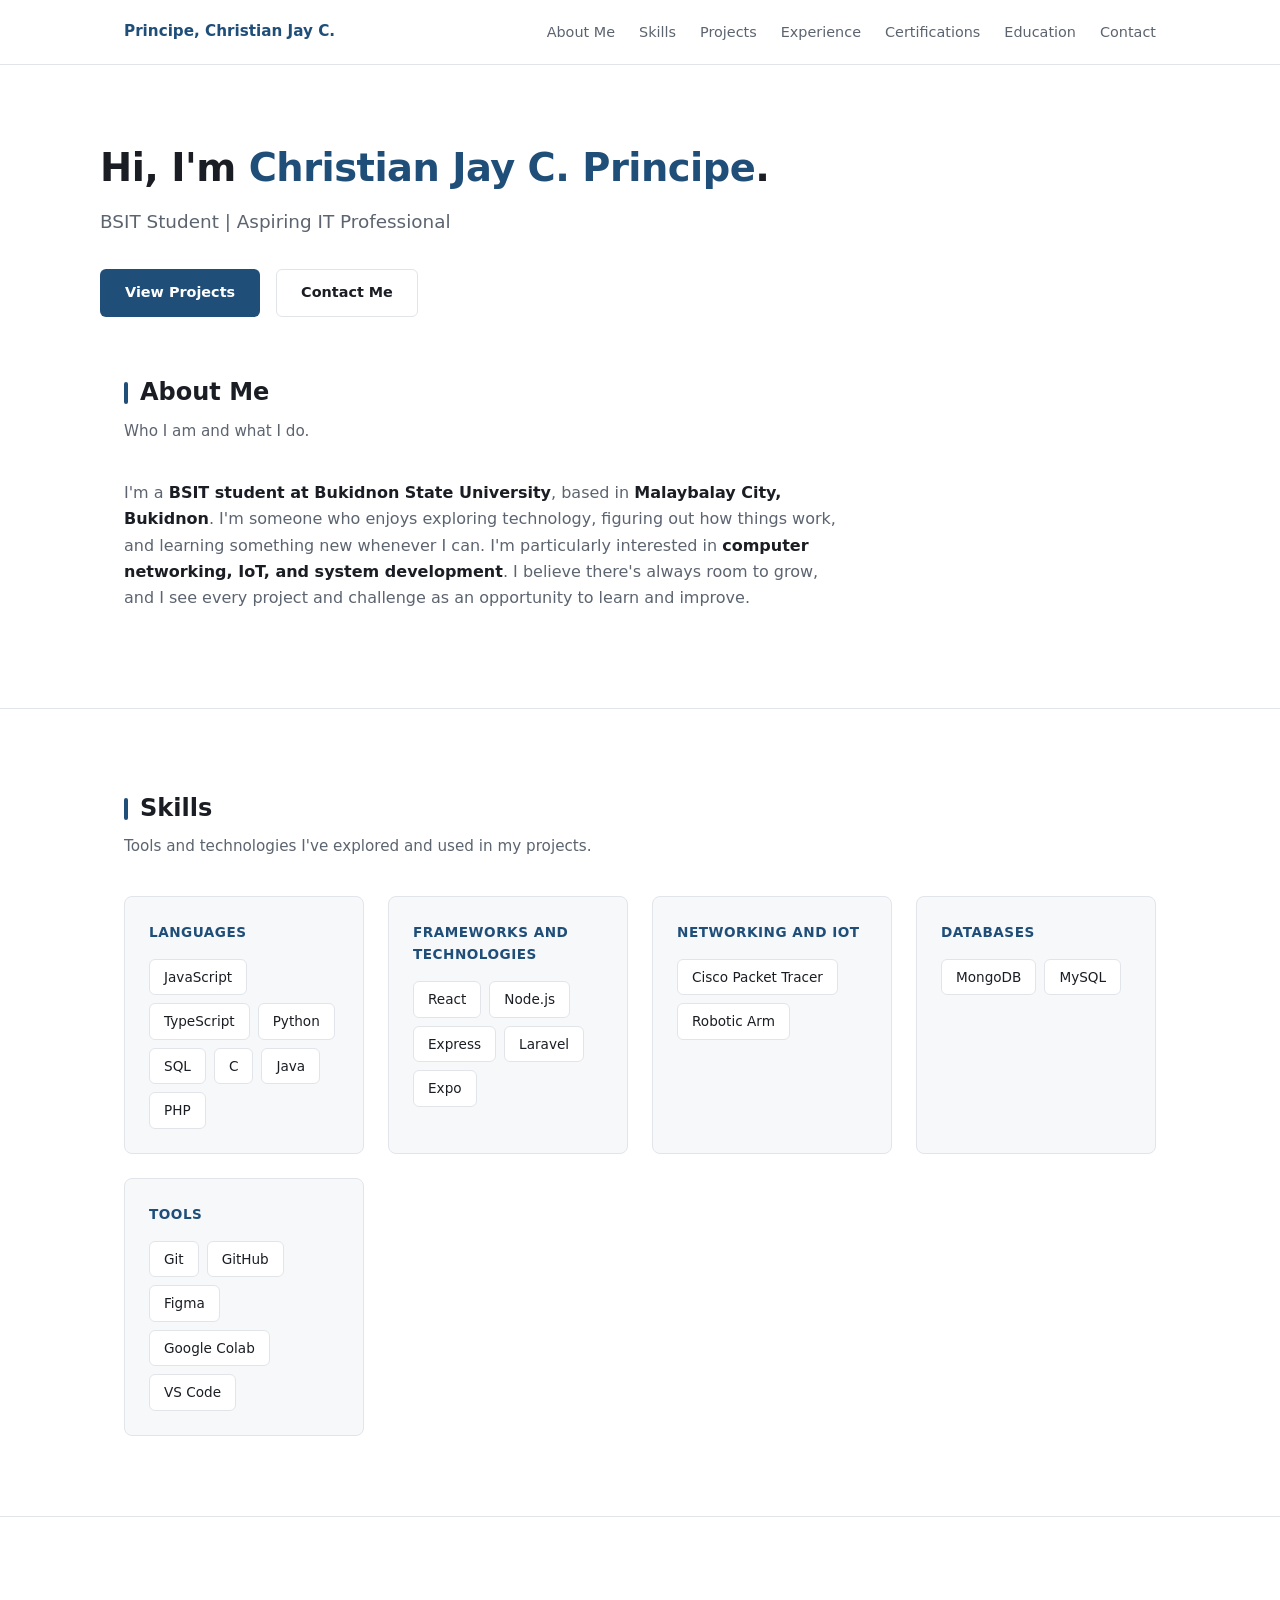
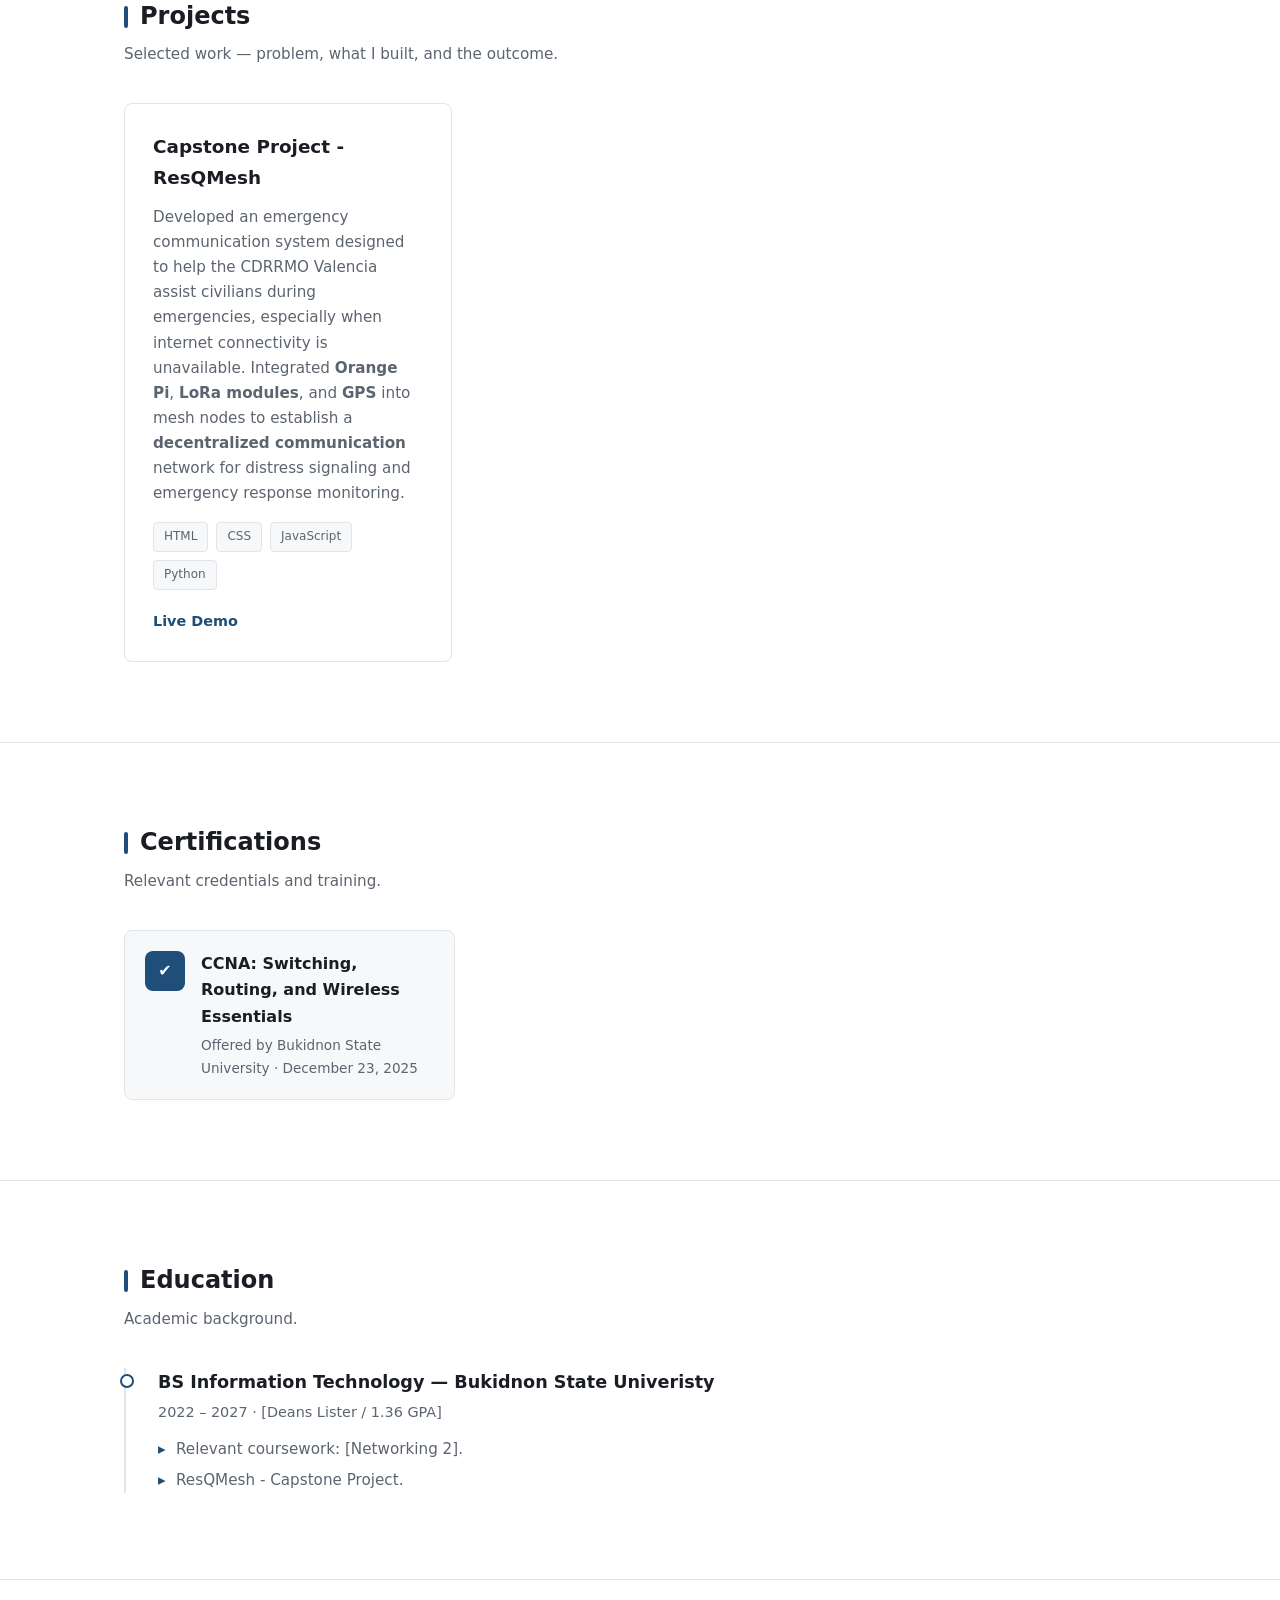
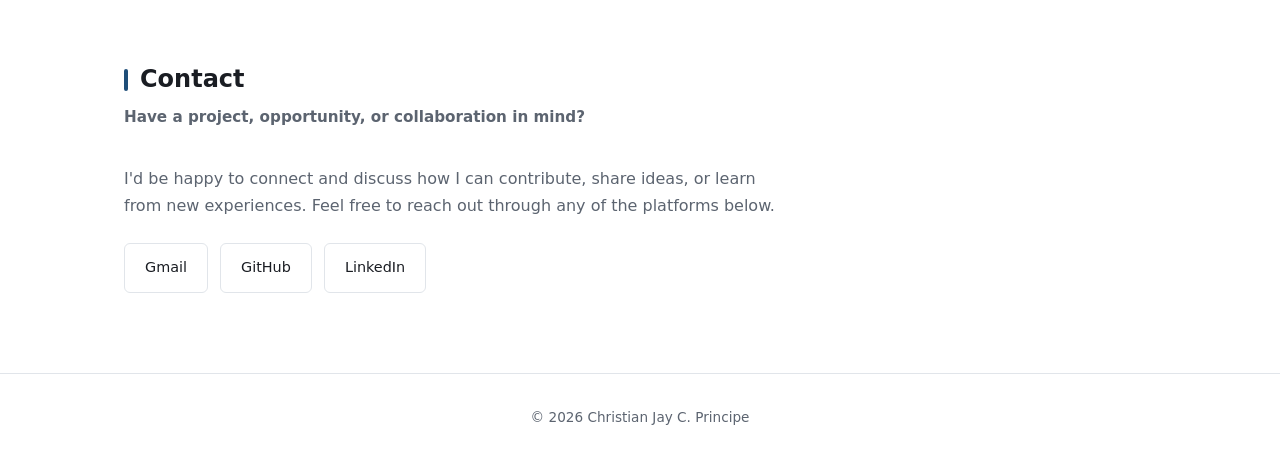
==== index.html @ e6491b3f "first commit" ====
<!DOCTYPE html>
<html lang="en">
<head>
  <meta charset="UTF-8">
  <meta name="viewport" content="width=device-width, initial-scale=1.0">
  <title>Christian Jay C. Principe — Portfolio</title>
  <link rel="stylesheet" href="styles.css">
</head>
<body>

  <header class="nav">
    <div class="container">
      <a class="brand" href="#top"><span>Principe, Christian Jay C.</span></a>
      <button class="nav-toggle" id="navToggle">☰</button>
      <ul class="nav-links" id="navLinks">
        <li><a href="#about">About Me</a></li>
        <li><a href="#skills">Skills</a></li>
        <li><a href="#projects">Projects</a></li>
        <li><a href="#experience">Experience</a></li>
        <li><a href="#certifications">Certifications</a></li>
        <li><a href="#education">Education</a></li>
        <li><a href="#contact">Contact</a></li>
      </ul>
    </div>
  </header>

  <main id="top">
    <section id="about" class="container">
      <h1>Hi, I'm <span>Christian Jay C. Principe</span>.</h1>
      <p class="role">BSIT Student | Aspiring IT Professional</p>
      <div class="buttons">
        <a href="#projects" class="btn btn-primary">View Projects</a>
        <a href="#contact" class="btn btn-ghost">Contact Me</a>
      </div>

      <div id="about-body"></div>
    </section>

    <div id="skills"></div>
    <div id="projects"></div>
    <!-- <div id="experience"></div> -->
    <div id="certifications"></div>
    <div id="education"></div>
    <div id="contact"></div>
  </main>

  <footer>
    <div class="container">© <span id="year"></span> Christian Jay C. Principe</div>
  </footer>

  <script src="script.js"></script>
</body>
</html>
---- styles.css ----
/* =====================
   THEME
   ===================== */
:root {
  --bg: #ffffff;
  --card: #f7f8fa;
  --text: #1a1d23;
  --muted: #5c6470;
  --accent: #1f4e79;
  --border: #e1e5ea;
  --radius: 8px;
  --max-width: 1080px;
}

* {
  margin: 0;
  padding: 0;
  box-sizing: border-box;
}

html {
  scroll-behavior: smooth;
  scroll-padding-top: 90px; /* Stops navbar from covering titles */
}

body {
  font-family: "Segoe UI", system-ui, -apple-system, sans-serif;
  background: var(--bg);
  color: var(--text);
  line-height: 1.65;
}

a {
  color: var(--accent);
  text-decoration: none;
}

a:hover {
  text-decoration: underline;
}

.container {
  max-width: var(--max-width);
  margin: 0 auto;
  padding: 0 24px;
}

/* =====================
   NAVBAR
   ===================== */
.nav {
  position: sticky;
  top: 0;
  z-index: 100;
  background: rgba(255, 255, 255, 0.95);
  backdrop-filter: blur(8px);
  border-bottom: 1px solid var(--border);
}

.nav .container {
  display: flex;
  justify-content: space-between;
  align-items: center;
  height: 64px;
}

.brand {
  font-weight: 700;
  font-size: 0.95rem;
  color: var(--text);
}

.brand span {
  color: var(--accent);
}

.nav-links {
  display: flex;
  gap: 24px;
  list-style: none;
}

.nav-links a {
  color: var(--muted);
  font-size: 0.9rem;
}

.nav-links a:hover {
  color: var(--accent);
  text-decoration: none;
}

.nav-toggle {
  display: none;
  background: none;
  border: 1px solid var(--border);
  color: var(--text);
  border-radius: 6px;
  padding: 6px 12px;
  cursor: pointer;
  font-size: 1rem;
}

/* =====================
   SECTIONS (SPACING FIX)
   ===================== */
/* This targets the divs injected by JS and gives them consistent spacing */
main > div {
  padding: 80px 0;
  border-top: 1px solid var(--border);
}

/* First section (About) doesn't need a top border */
#about {
  padding: 80px 0;
  border-top: none;
}

/* Remove section padding since the outer div handles it */
section {
  padding: 0;
  border-top: none;
}

.section-title {
  margin-bottom: 36px;
}

.section-title h2 {
  font-size: 1.5rem;
  color: var(--text);
  font-weight: 700;
  display: flex;
  align-items: center;
  gap: 12px;
}

.section-title h2::before {
  content: "";
  display: inline-block;
  width: 4px;
  height: 22px;
  background: var(--accent);
  border-radius: 2px;
}

.section-title p {
  color: var(--muted);
  margin-top: 6px;
  font-size: 0.95rem;
}

/* =====================
   ABOUT ME
   ===================== */
#about h1 {
  font-size: 2.4rem;
  line-height: 1.2;
  font-weight: 700;
  letter-spacing: -0.5px;
}

#about h1 span {
  color: var(--accent);
}

#about .role {
  color: var(--muted);
  font-size: 1.15rem;
  margin-top: 16px;
  max-width: 640px;
}

.buttons {
  display: flex;
  gap: 16px;
  margin-top: 32px;
}

.btn {
  display: inline-block;
  padding: 11px 24px;
  border-radius: 6px;
  font-weight: 600;
  font-size: 0.9rem;
  border: 1px solid transparent;
  transition: all 0.2s ease;
}

.btn:hover {
  text-decoration: none;
}

.btn-primary {
  background: var(--accent);
  color: #fff;
}

.btn-primary:hover {
  background: #17395a;
}

.btn-ghost {
  background: transparent;
  color: var(--text);
  border-color: var(--border);
}

.btn-ghost:hover {
  border-color: var(--accent);
  color: var(--accent);
}

#about-body {
  margin-top: 56px; /* Space between hero and bio */
}

.bio p {
  color: var(--muted);
  margin-bottom: 16px;
  max-width: 70ch;
}

.bio strong {
  color: var(--text);
}

/* =====================
   SKILLS
   ===================== */
.skills {
  display: grid;
  grid-template-columns: repeat(auto-fit, minmax(240px, 1fr));
  gap: 24px;
}

.skill-group {
  background: var(--card);
  border: 1px solid var(--border);
  border-radius: var(--radius);
  padding: 24px;
}

.skill-group h3 {
  font-size: 0.85rem;
  text-transform: uppercase;
  letter-spacing: 0.5px;
  color: var(--accent);
  margin-bottom: 16px;
  font-weight: 700;
}

.chips {
  display: flex;
  flex-wrap: wrap;
  gap: 8px;
}

.chip {
  background: #fff;
  border: 1px solid var(--border);
  color: var(--text);
  padding: 6px 14px;
  border-radius: 6px;
  font-size: 0.85rem;
}

/* =====================
   PROJECTS
   ===================== */
.projects {
  display: grid;
  grid-template-columns: repeat(auto-fill, minmax(300px, 1fr));
  gap: 24px;
}

.project {
  background: #fff;
  border: 1px solid var(--border);
  border-radius: var(--radius);
  padding: 28px;
  transition: all 0.2s ease;
}

.project:hover {
  border-color: var(--accent);
  box-shadow: 0 6px 20px rgba(31, 78, 121, 0.06);
}

.project h3 {
  font-size: 1.15rem;
  margin-bottom: 12px;
  color: var(--text);
  font-weight: 700;
}

.project p {
  color: var(--muted);
  font-size: 0.95rem;
  margin-bottom: 16px;
}

.project .result {
  display: inline-block;
  color: var(--accent);
  background: rgba(31, 78, 121, 0.08);
  font-size: 0.8rem;
  font-weight: 600;
  padding: 4px 12px;
  border-radius: 4px;
  margin-bottom: 16px;
}

.tags {
  display: flex;
  flex-wrap: wrap;
  gap: 8px;
  margin-bottom: 20px;
}

.tag {
  font-size: 0.75rem;
  color: var(--muted);
  background: var(--card);
  border: 1px solid var(--border);
  padding: 4px 10px;
  border-radius: 4px;
}

.project .links {
  display: flex;
  gap: 20px;
  font-size: 0.9rem;
  font-weight: 600;
}

/* =====================
   TIMELINE (Experience / Education)
   ===================== */
.timeline {
  padding-left: 32px;
  border-left: 2px solid var(--border);
}

.timeline-item {
  margin-bottom: 40px;
  position: relative;
}

.timeline-item::before {
  content: "";
  position: absolute;
  left: -38px;
  top: 6px;
  width: 10px;
  height: 10px;
  border-radius: 50%;
  background: #fff;
  border: 2px solid var(--accent);
}

.timeline-item:last-child {
  margin-bottom: 0;
}

.timeline-item h3 {
  font-size: 1.1rem;
  color: var(--text);
  font-weight: 700;
}

.timeline-item .meta {
  color: var(--muted);
  font-size: 0.9rem;
  margin: 4px 0 12px;
}

.timeline-item ul {
  list-style: none;
}

.timeline-item li {
  color: var(--muted);
  font-size: 0.95rem;
  margin-bottom: 6px;
  padding-left: 18px;
  position: relative;
}

.timeline-item li::before {
  content: "▸";
  position: absolute;
  left: 0;
  color: var(--accent);
}

/* =====================
   CERTIFICATIONS
   ===================== */
.certs {
  display: grid;
  grid-template-columns: repeat(auto-fill, minmax(300px, 1fr));
  gap: 20px;
}

.cert {
  display: flex;
  gap: 16px;
  align-items: flex-start;
  background: var(--card);
  border: 1px solid var(--border);
  border-radius: var(--radius);
  padding: 20px;
}

.cert .badge {
  flex: 0 0 40px;
  height: 40px;
  border-radius: 8px;
  background: var(--accent);
  color: #fff;
  display: grid;
  place-items: center;
  font-weight: 700;
  font-size: 1rem;
}

.cert h3 {
  font-size: 1rem;
  color: var(--text);
  font-weight: 600;
}

.cert p {
  color: var(--muted);
  font-size: 0.85rem;
  margin-top: 4px;
}

/* =====================
   CONTACT
   ===================== */
#contact p {
  color: var(--muted);
  max-width: 65ch;
  margin-bottom: 12px;
}

.contact-links {
  display: flex;
  flex-wrap: wrap;
  gap: 12px;
  margin-top: 24px;
}

.contact-links a {
  background: #fff;
  border: 1px solid var(--border);
  border-radius: 6px;
  padding: 12px 20px;
  color: var(--text);
  font-size: 0.9rem;
  font-weight: 500;
  transition: all 0.2s ease;
}

.contact-links a:hover {
  background: var(--card);
  border-color: var(--accent);
  color: var(--accent);
  text-decoration: none;
}

/* =====================
   FOOTER
   ===================== */
footer {
  border-top: 1px solid var(--border);
  padding: 32px 0;
  text-align: center;
  color: var(--muted);
  font-size: 0.85rem;
}

/* =====================
   MOBILE
   ===================== */
@media (max-width: 768px) {
  .nav-toggle {
    display: block;
  }

  .nav-links {
    display: none;
    position: absolute;
    top: 64px;
    left: 0;
    right: 0;
    flex-direction: column;
    gap: 0;
    background: var(--bg);
    border-bottom: 1px solid var(--border);
    padding: 10px 24px;
    box-shadow: 0 4px 12px rgba(0,0,0,0.05);
  }

  .nav-links.open {
    display: flex;
  }

  .nav-links li {
    border-top: 1px solid var(--border);
  }

  .nav-links a {
    display: block;
    padding: 14px 0;
  }

  #about h1 {
    font-size: 1.9rem;
  }

  main > div {
    padding: 56px 0;
  }
}
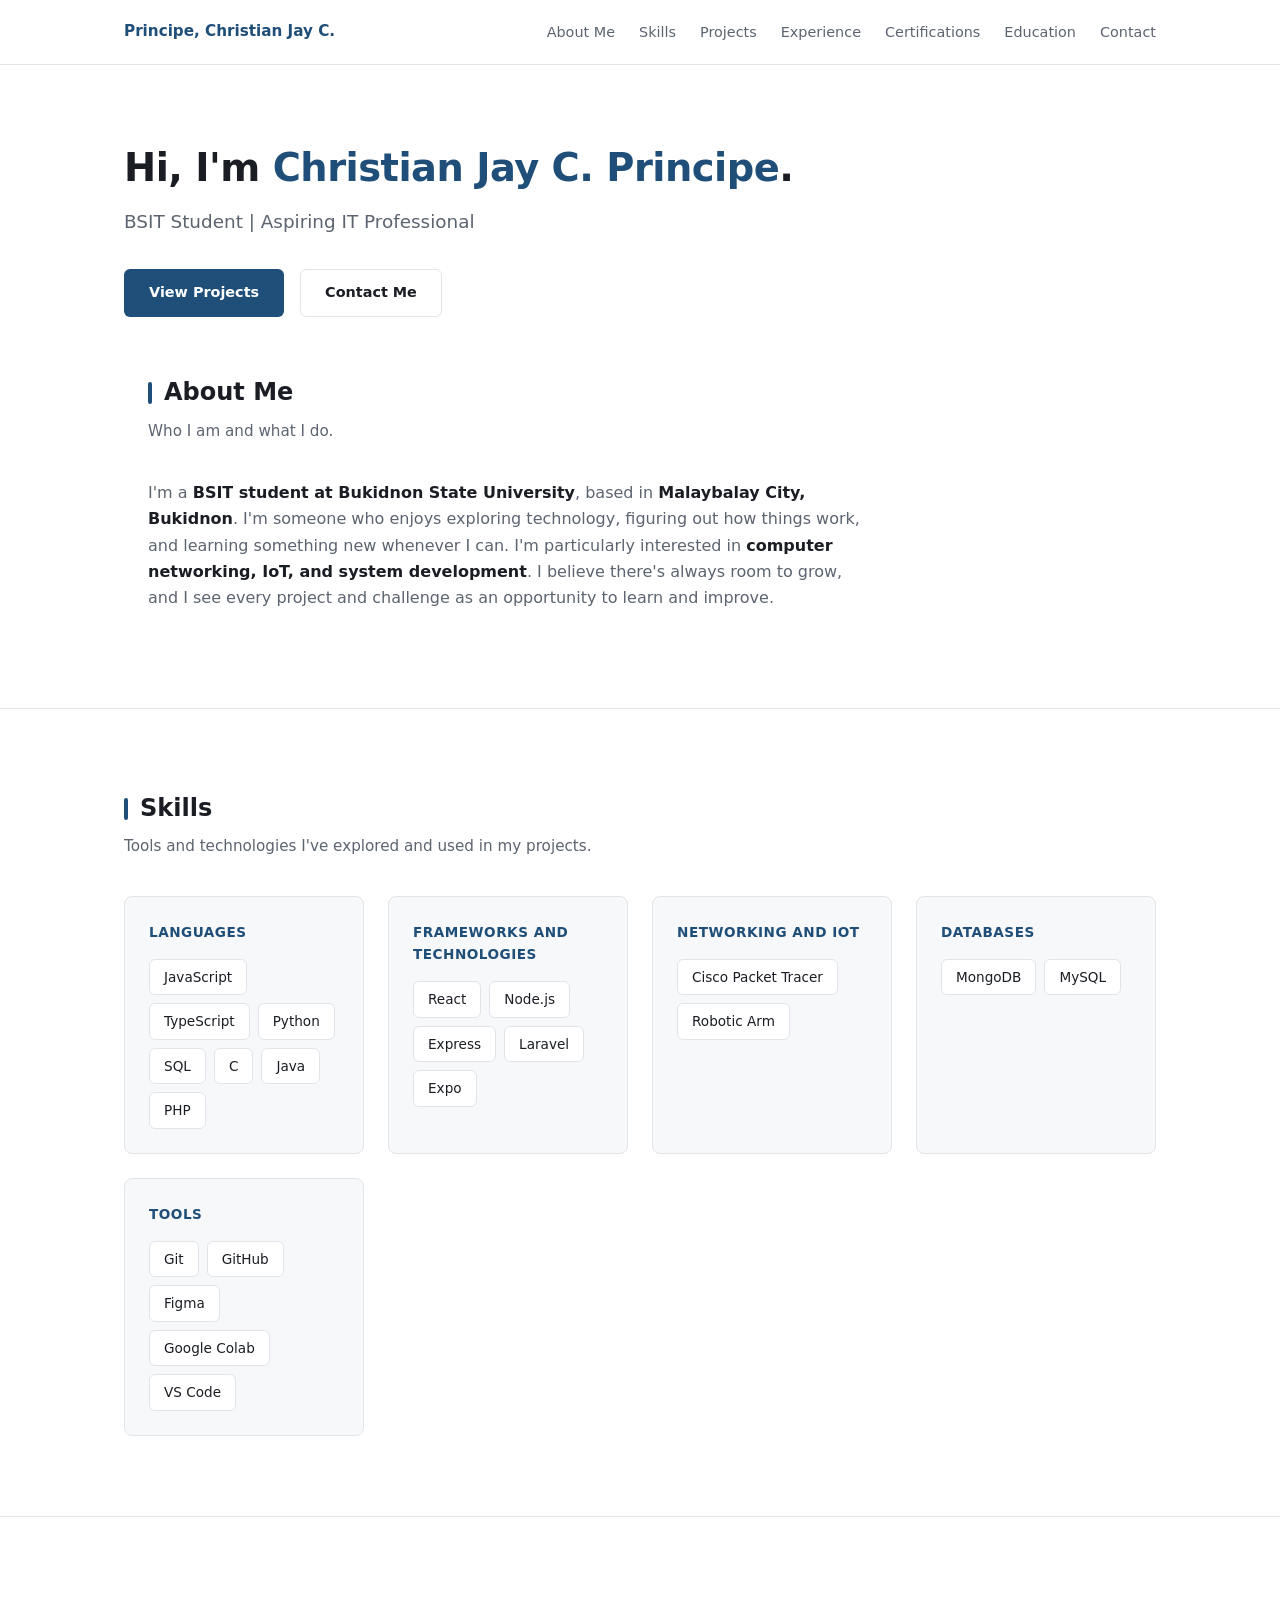
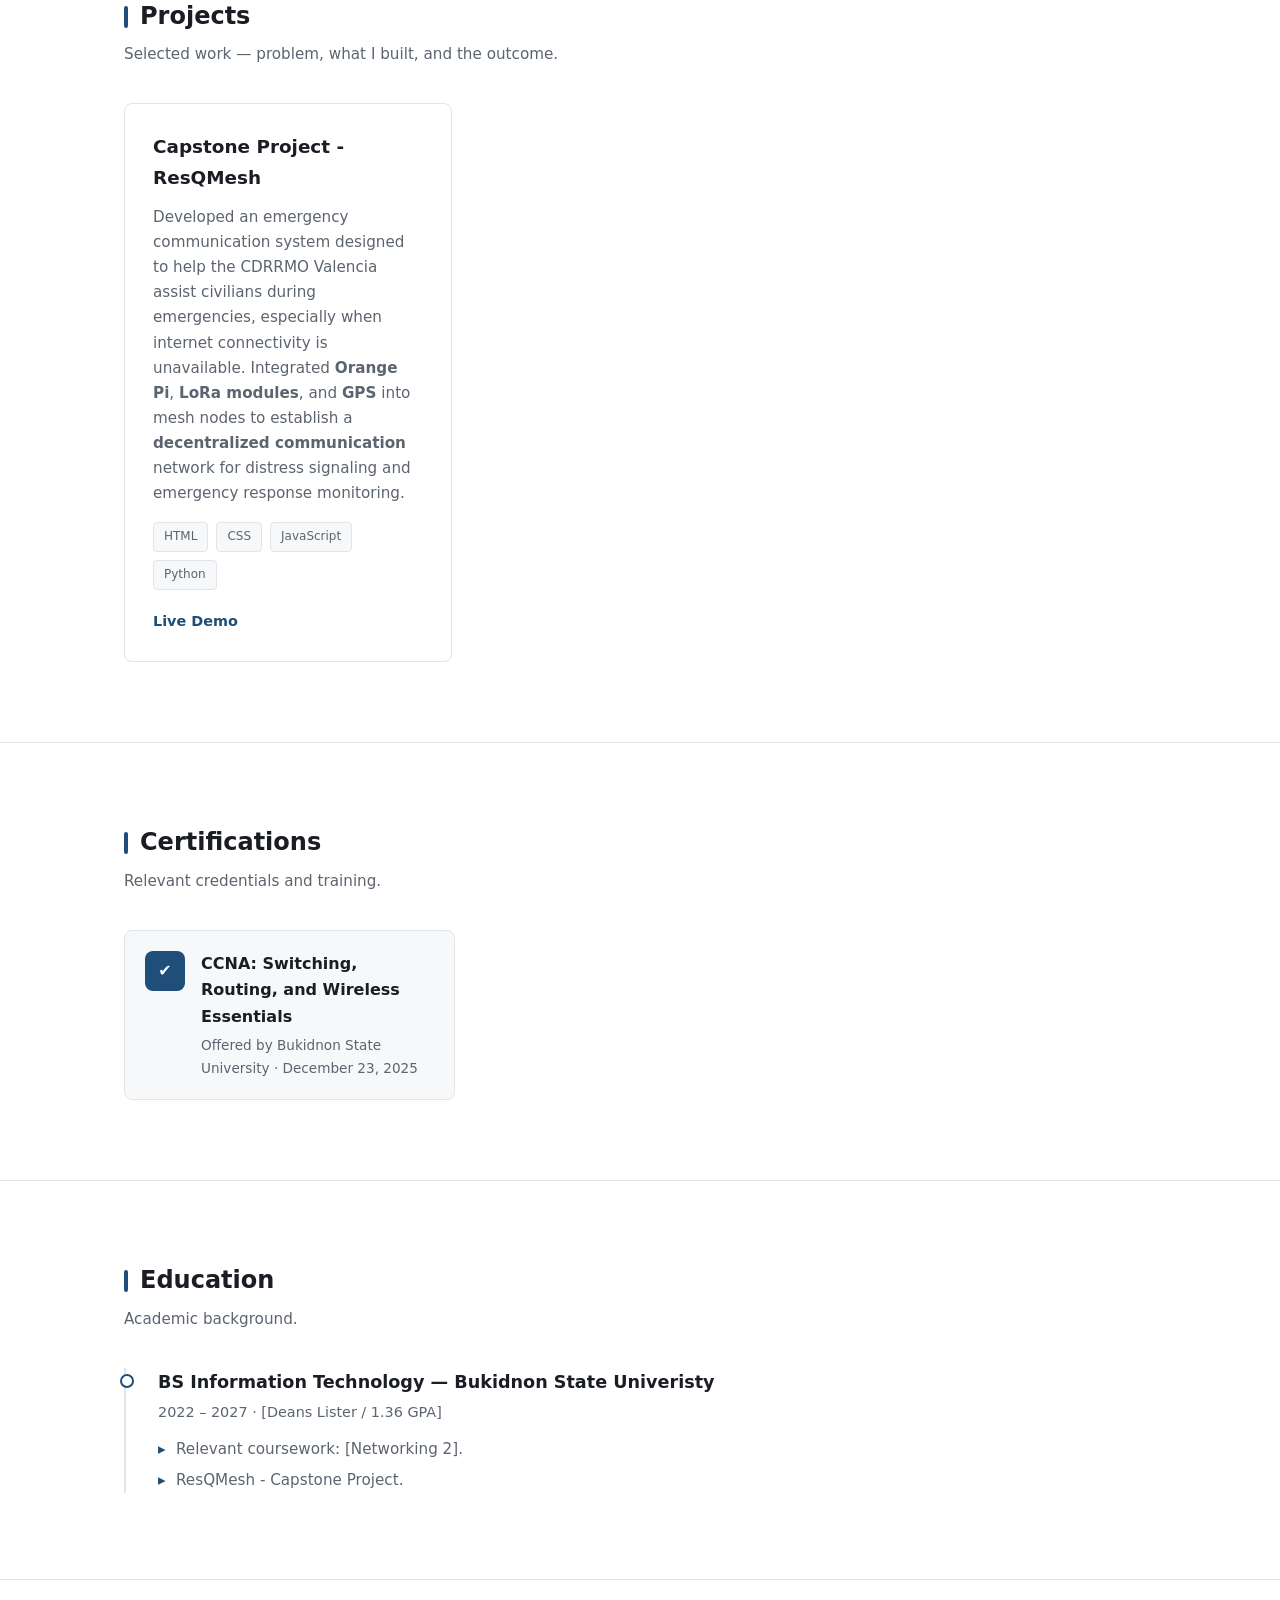
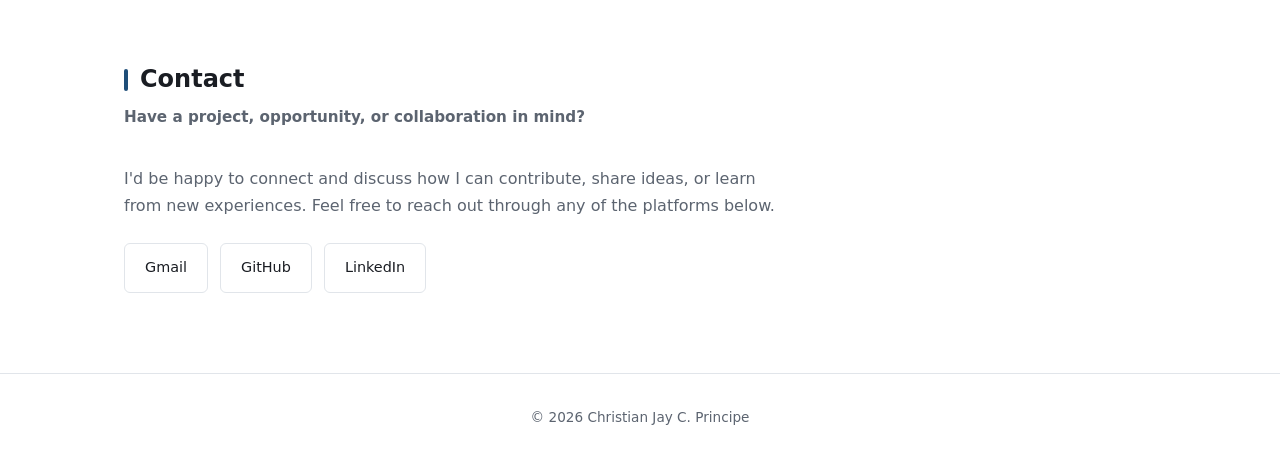
==== commit 1d3cd5f7: "style" ====
--- a/index.html
+++ b/index.html
@@ -25,16 +25,18 @@
   </header>
 
   <main id="top">
-    <section id="about" class="container">
-      <h1>Hi, I'm <span>Christian Jay C. Principe</span>.</h1>
-      <p class="role">BSIT Student | Aspiring IT Professional</p>
-      <div class="buttons">
-        <a href="#projects" class="btn btn-primary">View Projects</a>
-        <a href="#contact" class="btn btn-ghost">Contact Me</a>
-      </div>
+    <section id="about">
+  <div class="container">
+    <h1>Hi, I'm <span>Christian Jay C. Principe</span>.</h1>
+    <p class="role">BSIT Student | Aspiring IT Professional</p>
+    <div class="buttons">
+      <a href="#projects" class="btn btn-primary">View Projects</a>
+      <a href="#contact" class="btn btn-ghost">Contact Me</a>
+    </div>
 
-      <div id="about-body"></div>
-    </section>
+    <div id="about-body"></div>
+  </div>
+</section>
 
     <div id="skills"></div>
     <div id="projects"></div>
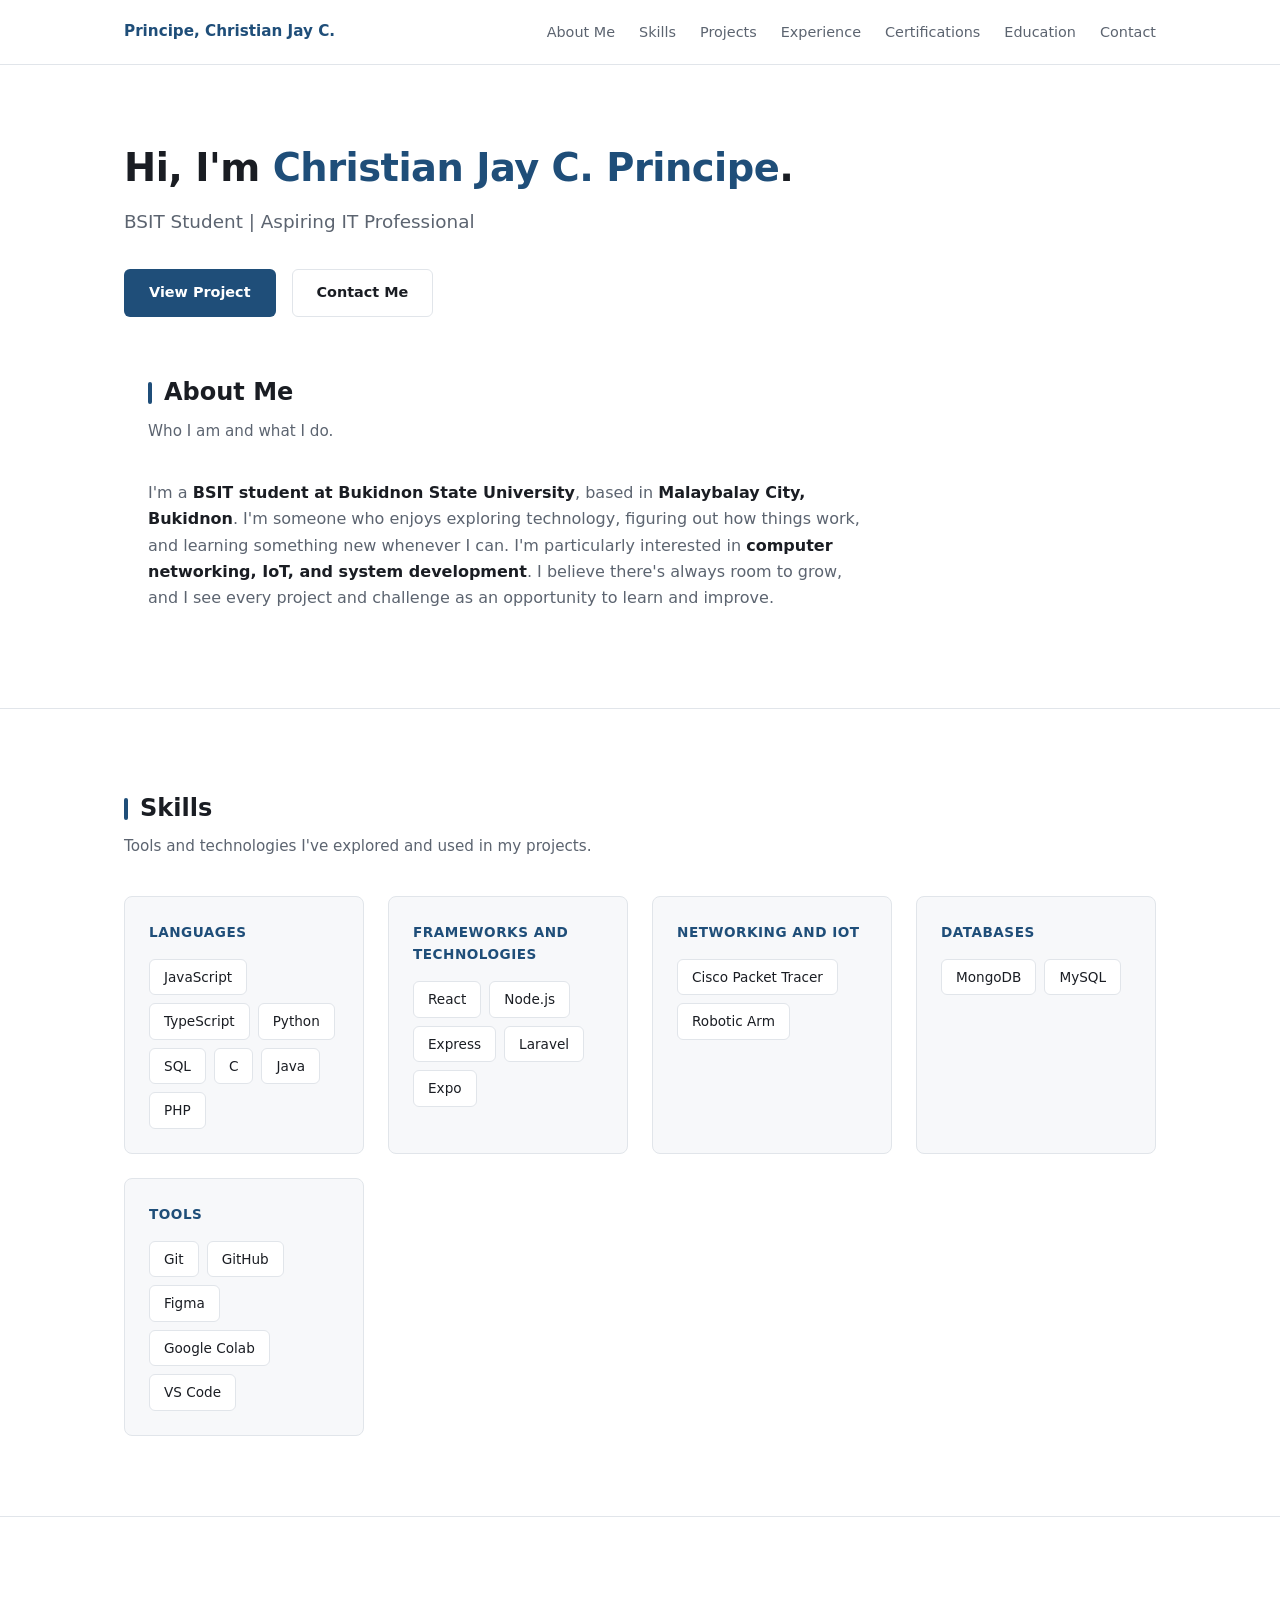
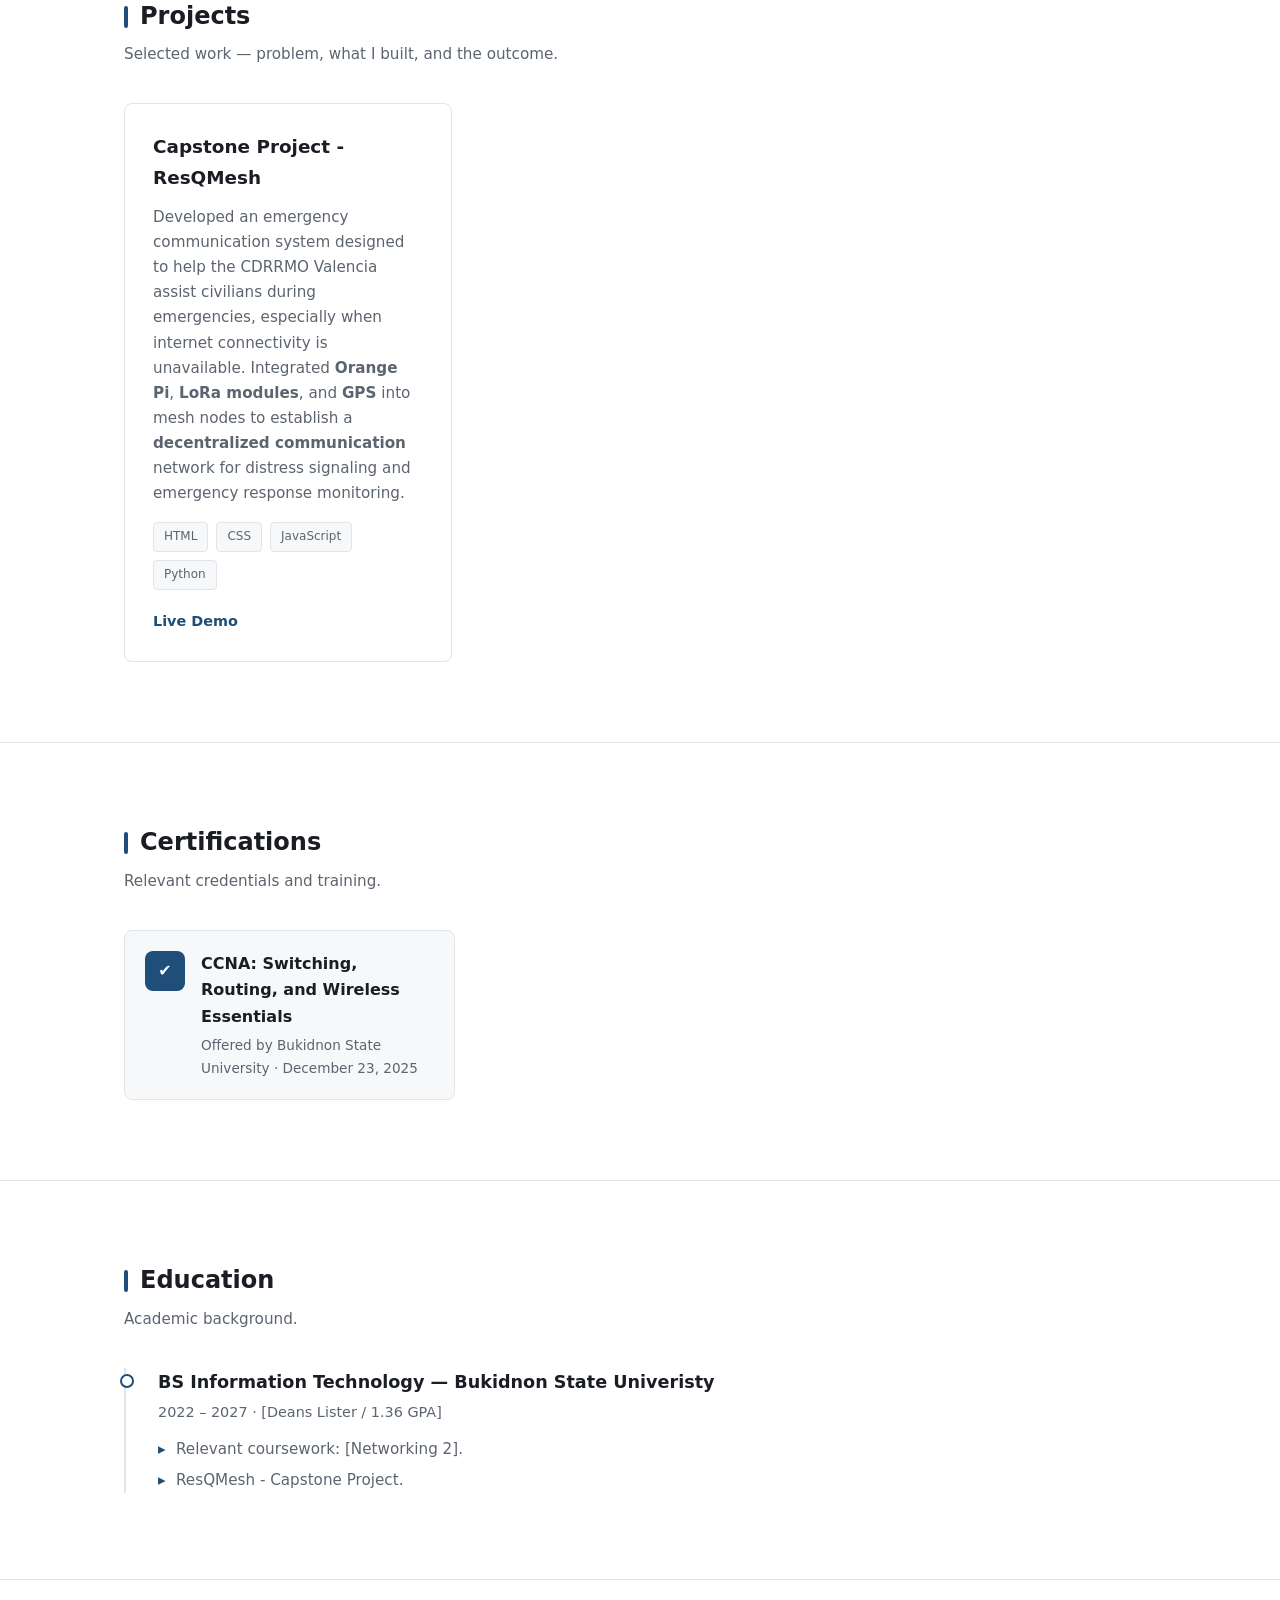
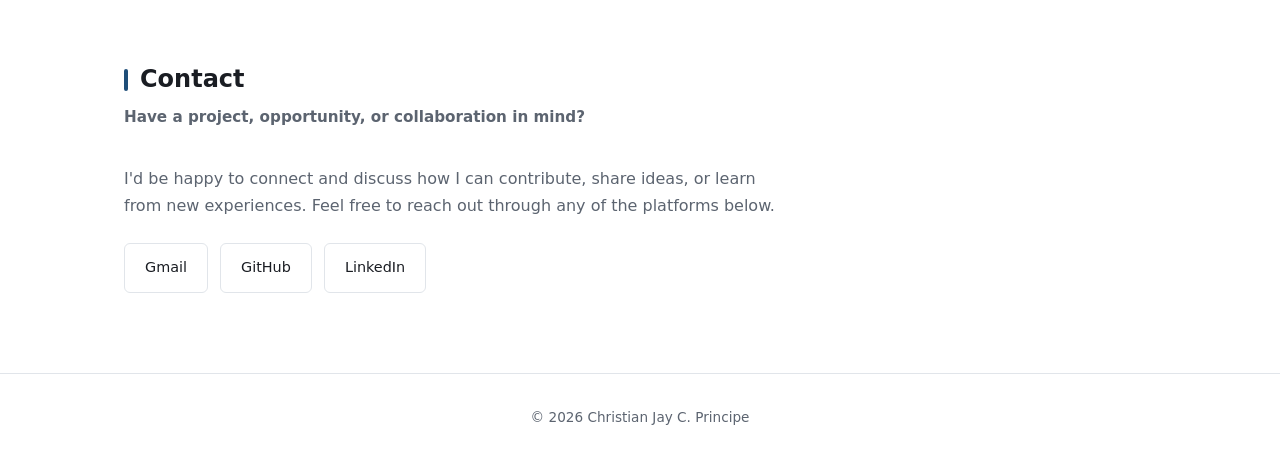
==== commit 336d7b60: "style: alligned container to css" ====
--- a/index.html
+++ b/index.html
@@ -30,7 +30,7 @@
     <h1>Hi, I'm <span>Christian Jay C. Principe</span>.</h1>
     <p class="role">BSIT Student | Aspiring IT Professional</p>
     <div class="buttons">
-      <a href="#projects" class="btn btn-primary">View Projects</a>
+      <a href="#projects" class="btn btn-primary">View Project</a>
       <a href="#contact" class="btn btn-ghost">Contact Me</a>
     </div>
 
